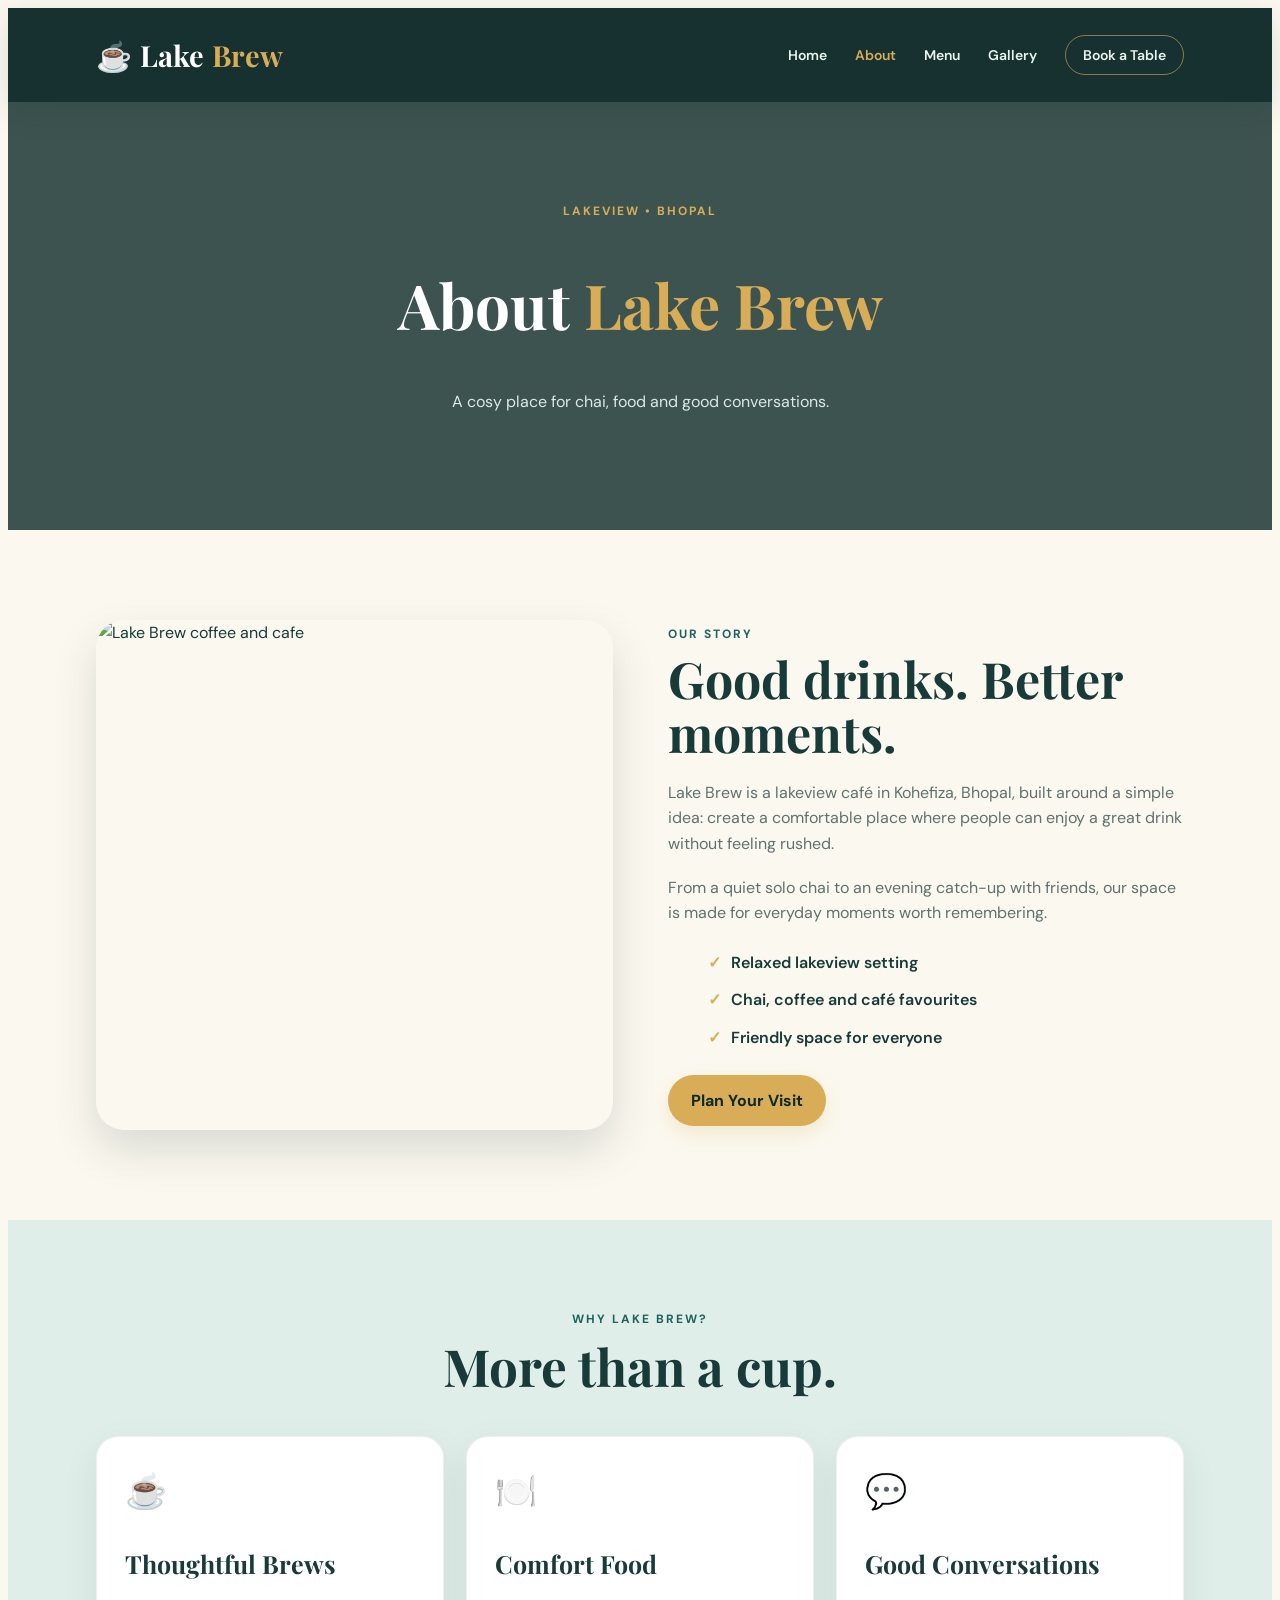
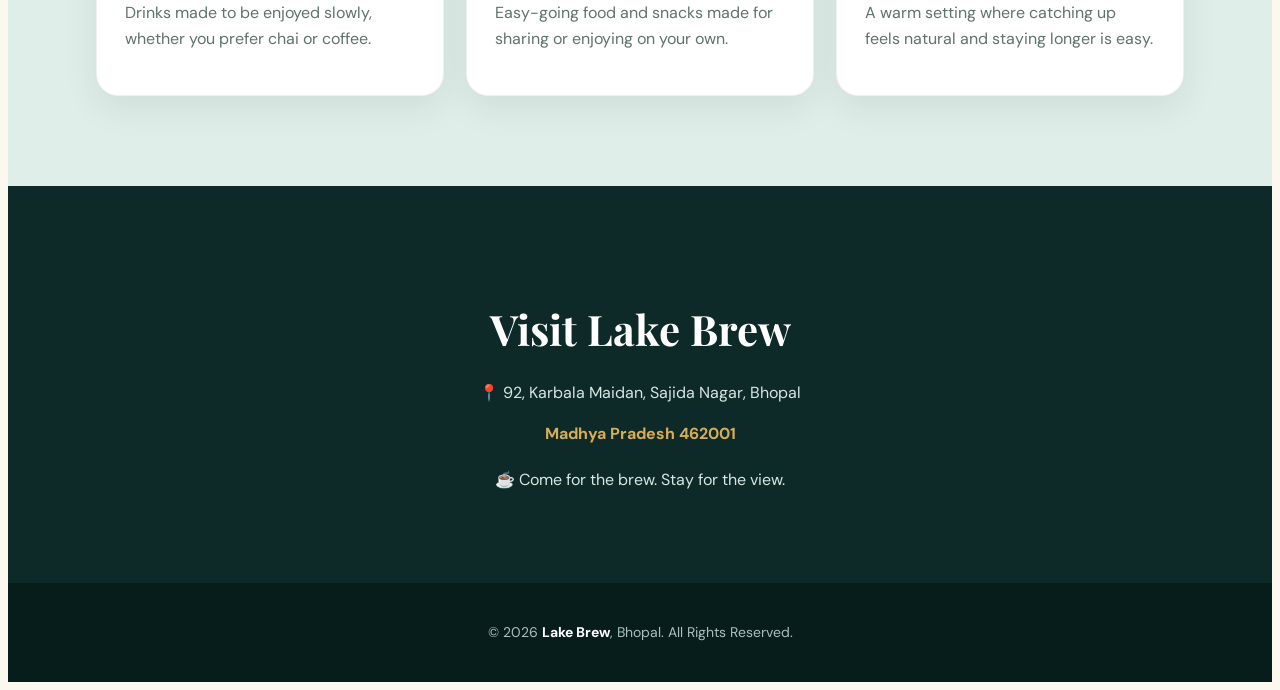
==== about.html @ 7041445d "Add files via upload" ====
<!DOCTYPE html><html lang="en"><head><meta charset="UTF-8"><meta name="viewport" content="width=device-width,initial-scale=1.0"><title>About Lake Brew | Bhopal</title><link rel="stylesheet" href="styles.css"></head><body>
<header><a class="logo" href="index.html">☕ Lake <span>Brew</span></a><nav><ul><li><a href="index.html">Home</a></li><li><a class="active" href="about.html">About</a></li><li><a href="menu.html">Menu</a></li><li><a href="gallery.html">Gallery</a></li><li><a class="nav-cta" href="contact.html">Book a Table</a></li></ul></nav></header>
<section class="page-hero"><div class="kicker" style="color:#d9ad58">Lakeview • Bhopal</div><h1>About <span>Lake Brew</span></h1><p>A cosy place for chai, food and good conversations.</p></section>
<section class="section"><div class="split"><img class="split-img" src="https://images.unsplash.com/photo-1495474472287-4d71bcdd2085?auto=format&fit=crop&w=1200&q=90" alt="Lake Brew coffee and cafe"><div><div class="kicker">Our story</div><h2>Good drinks. Better moments.</h2><p>Lake Brew is a lakeview café in Kohefiza, Bhopal, built around a simple idea: create a comfortable place where people can enjoy a great drink without feeling rushed.</p><p>From a quiet solo chai to an evening catch-up with friends, our space is made for everyday moments worth remembering.</p><ul class="ticks"><li>Relaxed lakeview setting</li><li>Chai, coffee and café favourites</li><li>Friendly space for everyone</li></ul><a class="btn" href="contact.html">Plan Your Visit</a></div></div></section>
<section class="section alt"><div class="section-head"><div class="kicker">Why Lake Brew?</div><h2>More than a cup.</h2></div><div class="cards"><div class="card"><div class="icon">☕</div><h3>Thoughtful Brews</h3><p>Drinks made to be enjoyed slowly, whether you prefer chai or coffee.</p></div><div class="card"><div class="icon">🍽️</div><h3>Comfort Food</h3><p>Easy-going food and snacks made for sharing or enjoying on your own.</p></div><div class="card"><div class="icon">💬</div><h3>Good Conversations</h3><p>A warm setting where catching up feels natural and staying longer is easy.</p></div></div></section>
<section class="location"><h2>Visit Lake Brew</h2><p>📍 92, Karbala Maidan, Sajida Nagar, Bhopal</p><p class="address">Madhya Pradesh 462001</p><p>☕ Come for the brew. Stay for the view.</p></section><footer><p>© 2026 <strong>Lake Brew</strong>, Bhopal. All Rights Reserved.</p></footer></body></html>
---- styles.css ----
@import url('https://fonts.googleapis.com/css2?family=DM+Sans:wght@400;500;600;700&family=Playfair+Display:wght@500;600;700&display=swap');

/* =========================================
GLOBAL
========================================= */

{
margin: 0;
padding: 0;
box-sizing: border-box;
}

:root {
--ink: #183b3a;
--deep: #0d2928;
--teal: #1e625d;
--mint: #dfeee8;
--cream: #fbf8ef;
--gold: #d9ad58;
--white: #fff;
--muted: #60716e;
}

html {
scroll-behavior: smooth;
}

body {
font-family: 'DM Sans', sans-serif;
color: var(--ink);
background: var(--cream);
line-height: 1.6;
}

a {
text-decoration: none;
color: inherit;
}

img {
display: block;
width: 100%;
}

/* =========================================
HEADER
========================================= */

header {
position: sticky;
top: 0;
z-index: 1000;

background: rgba(13, 41, 40, 0.96);
backdrop-filter: blur(12px);

display: flex;
align-items: center;
justify-content: space-between;

padding: 18px 7%;

box-shadow: 0 8px 30px rgba(13, 41, 40, 0.12);


}

.logo {
font-family: 'Playfair Display', serif;
font-size: 29px;
font-weight: 700;
color: #fff;
letter-spacing: 0.2px;
}

.logo span {
color: var(--gold);
}

/* =========================================
NAVIGATION
========================================= */

nav ul {
list-style: none;
display: flex;
gap: 28px;
align-items: center;
}

nav a {
color: #eaf4f0;
font-weight: 600;
font-size: 14px;
}

nav a:hover,
nav a.active {
color: var(--gold);
}

.nav-cta {
padding: 10px 17px;
border: 1px solid rgba(217, 173, 88, 0.6);
border-radius: 999px;
}

/* =========================================
BUTTONS
========================================= */

.btn {
display: inline-block;

background: var(--gold);
color: var(--deep);

padding: 13px 23px;
border-radius: 999px;

font-weight: 700;

transition: 0.25s;

box-shadow: 0 8px 20px rgba(217, 173, 88, 0.2);


}

.btn:hover {
transform: translateY(-2px);

box-shadow: 0 12px 25px rgba(217, 173, 88, 0.3);


}

.btn.secondary {
background: transparent;
color: #fff;

border: 1px solid rgba(255, 255, 255, 0.45);

box-shadow: none;


}

/* =========================================
HERO
========================================= */

.hero {
min-height: 88vh;

display: flex;
align-items: center;

padding: 70px 7%;

position: relative;
overflow: hidden;

background:
    linear-gradient(
        90deg,
        rgba(8, 34, 34, 0.9) 0%,
        rgba(8, 34, 34, 0.68) 48%,
        rgba(8, 34, 34, 0.25) 100%
    ),
    url('https://images.unsplash.com/photo-1506744038136-46273834b3fb?auto=format&fit=crop&w=2000&q=90')
    center / cover;

color: #fff;


}

.hero:after {
content: '';

position: absolute;
inset: auto -10% -80px;

height: 170px;

background: var(--cream);

border-radius: 50% 50% 0 0 / 100% 100% 0 0;


}

.hero-inner {
max-width: 1200px;
width: 100%;

margin: auto;

position: relative;
z-index: 1;


}

.eyebrow {
text-transform: uppercase;
letter-spacing: 3px;

font-size: 12px;
font-weight: 700;

color: var(--gold);

margin-bottom: 14px;


}

.hero h1 {
font-family: 'Playfair Display', serif;

font-size: clamp(52px, 7vw, 88px);
line-height: 1.02;

max-width: 760px;

margin-bottom: 22px;


}

.hero h1 span {
color: var(--gold);
font-style: italic;
}

.hero p {
max-width: 620px;

font-size: 19px;

color: #e5efeb;

margin-bottom: 30px;


}

.actions {
display: flex;
gap: 13px;
flex-wrap: wrap;
}

/* =========================================
SECTIONS
========================================= */

.section {
padding: 90px 7%;
}

.section.alt {
background: var(--mint);
}

.section-head {
max-width: 1200px;

margin: 0 auto 42px;

text-align: center;


}

.kicker {
color: var(--teal);

font-weight: 700;

text-transform: uppercase;
letter-spacing: 2px;

font-size: 12px;


}

.section h2 {
font-family: 'Playfair Display', serif;

font-size: clamp(34px, 4vw, 52px);

line-height: 1.1;

margin: 8px 0 12px;


}

.section-head p {
color: var(--muted);

max-width: 650px;

margin: auto;


}

/* =========================================
CARDS
========================================= */

.cards {
max-width: 1200px;

margin: auto;

display: grid;

grid-template-columns: repeat(3, 1fr);

gap: 22px;


}

.card {
background: #fff;

border-radius: 22px;

padding: 28px;

box-shadow: 0 12px 35px rgba(13, 41, 40, 0.08);

border: 1px solid rgba(24, 59, 58, 0.07);


}

.icon {
font-size: 34px;

margin-bottom: 14px;


}

.card h3 {
font-family: 'Playfair Display', serif;

font-size: 25px;

margin-bottom: 8px;


}

.card p {
color: var(--muted);
}

/* =========================================
ABOUT / SPLIT SECTION
========================================= */

.split {
max-width: 1200px;

margin: auto;

display: grid;

grid-template-columns: 1fr 1fr;

gap: 55px;

align-items: center;


}

.split-img {
height: 510px;

object-fit: cover;

border-radius: 28px;

box-shadow: 0 20px 45px rgba(13, 41, 40, 0.14);


}

.split h2 {
font-family: 'Playfair Display', serif;

font-size: 50px;

line-height: 1.08;

margin: 8px 0 20px;


}

.split p {
color: var(--muted);

margin-bottom: 18px;


}

.ticks {
list-style: none;

margin: 24px 0;


}

.ticks li {
margin: 12px 0;

font-weight: 600;


}

.ticks li:before {
content: '✓';

color: var(--gold);

font-weight: 900;

margin-right: 10px;


}

/* =========================================
GALLERY
========================================= */

.gallery-grid {
max-width: 1200px;

margin: auto;

display: grid;

grid-template-columns: 1.35fr 0.8fr 0.8fr;

grid-template-rows: 230px 230px;

gap: 16px;


}

.gallery-grid .item {
overflow: hidden;

border-radius: 20px;


}

.gallery-grid .item:first-child {
grid-row: 1 / 3;
}

.gallery-grid img {
height: 100%;

object-fit: cover;

transition: 0.5s;


}

.gallery-grid .item:hover img {
transform: scale(1.05);
}

/* =========================================
LOCATION
========================================= */

.location {
padding: 75px 7%;

background: var(--deep);

color: #fff;

text-align: center;


}

.location h2 {
font-family: 'Playfair Display', serif;

font-size: 42px;

margin-bottom: 12px;


}

.location p {
color: #d8e7e2;
}

.location .address {
color: var(--gold);

font-weight: 700;

margin: 8px 0 20px;


}

/* =========================================
PAGE HERO
========================================= */

.page-hero {
padding: 100px 7%;

text-align: center;

color: #fff;

background:
    linear-gradient(
        rgba(13, 41, 40, 0.8),
        rgba(13, 41, 40, 0.8)
    ),
    url('https://images.unsplash.com/photo-1470252649378-9c29740c9fa8?auto=format&fit=crop&w=1800&q=90')
    center / cover;


}

.page-hero h1 {
font-family: 'Playfair Display', serif;

font-size: 62px;

line-height: 1.05;


}

.page-hero h1 span {
color: var(--gold);
}

.page-hero p {
margin-top: 12px;

color: #dce9e5;


}

/* =========================================
MENU
========================================= */

.menu-grid {
max-width: 1000px;

margin: auto;

display: grid;

grid-template-columns: repeat(2, 1fr);

gap: 18px;


}

.menu-item {
background: #fff;

border-radius: 18px;

padding: 22px 24px;

display: flex;

justify-content: space-between;

gap: 20px;

border: 1px solid rgba(24, 59, 58, 0.08);


}

.menu-item h3 {
font-family: 'Playfair Display', serif;

font-size: 22px;


}

.menu-item p {
color: var(--muted);

font-size: 14px;


}

.price {
font-weight: 800;

color: var(--teal);

white-space: nowrap;


}

/* =========================================
CONTACT
========================================= */

.contact-wrap {
max-width: 1050px;

margin: auto;

display: grid;

grid-template-columns: 0.8fr 1.2fr;

gap: 25px;


}

.contact-info,
.form-box {
background: #fff;

border-radius: 24px;

padding: 34px;

box-shadow: 0 12px 35px rgba(13, 41, 40, 0.08);


}

.contact-info {
background: var(--deep);

color: #fff;


}

.contact-info h2 {
font-family: 'Playfair Display', serif;

font-size: 38px;

margin-bottom: 15px;


}

.contact-info p {
color: #d9e8e3;

margin-bottom: 22px;


}

.contact-line {
padding: 16px 0;

border-top: 1px solid rgba(255, 255, 255, 0.12);


}

.contact-line strong {
display: block;

color: var(--gold);

font-size: 13px;

text-transform: uppercase;

letter-spacing: 1px;


}

/* =========================================
CONTACT FORM
========================================= */

.form-box h2 {
font-family: 'Playfair Display', serif;

font-size: 36px;

margin-bottom: 20px;


}

.contact-form label {
display: block;

font-weight: 700;

font-size: 14px;

margin: 0 0 6px;


}

.contact-form input,
.contact-form textarea {
width: 100%;

padding: 13px 14px;

border: 1px solid #d6e0dc;

border-radius: 12px;

margin-bottom: 17px;

font: inherit;

outline: none;

background: #fbfcfb;


}

.contact-form input:focus,
.contact-form textarea:focus {
border-color: var(--teal);

box-shadow: 0 0 0 3px rgba(30, 98, 93, 0.1);


}

.contact-form textarea {
height: 145px;

resize: vertical;


}

.contact-form button {
width: 100%;

border: 0;

cursor: pointer;

font: inherit;


}

/* =========================================
FOOTER
========================================= */

footer {
background: #071d1c;

color: #aac0bb;

text-align: center;

padding: 24px 7%;

font-size: 14px;


}

footer strong {
color: #fff;
}

/* =========================================
TABLET / SMALL DESKTOP
========================================= */

@media (max-width: 850px) {

header {
    flex-direction: column;

    gap: 12px;

    padding: 15px 5%;
}

nav ul {
    gap: 15px;

    flex-wrap: wrap;

    justify-content: center;
}

.hero {
    min-height: 78vh;

    padding: 65px 6%;
}

.hero h1 {
    font-size: 54px;
}

.section,
.location {
    padding: 65px 6%;
}

.cards,
.split,
.contact-wrap {
    grid-template-columns: 1fr;
}

.split-img {
    height: 360px;
}

.gallery-grid {
    grid-template-columns: 1fr 1fr;

    grid-template-rows:
        220px
        180px
        180px;
}

.gallery-grid .item:first-child {
    grid-row: 1 / 3;
}

.menu-grid {
    grid-template-columns: 1fr;
}

.page-hero {
    padding: 75px 6%;
}

.page-hero h1 {
    font-size: 48px;
}


}

/* =========================================
MOBILE
========================================= */

@media (max-width: 560px) {

.logo {
    font-size: 25px;
}

.hero h1 {
    font-size: 45px;
}

.hero p {
    font-size: 17px;
}

.actions {
    flex-direction: column;

    align-items: flex-start;
}

.gallery-grid {
    display: grid;

    grid-template-columns: 1fr;

    grid-template-rows:
        260px
        repeat(4, 190px);
}

.gallery-grid .item:first-child {
    grid-row: auto;
}

.nav-cta {
    padding: 8px 12px;
}


}
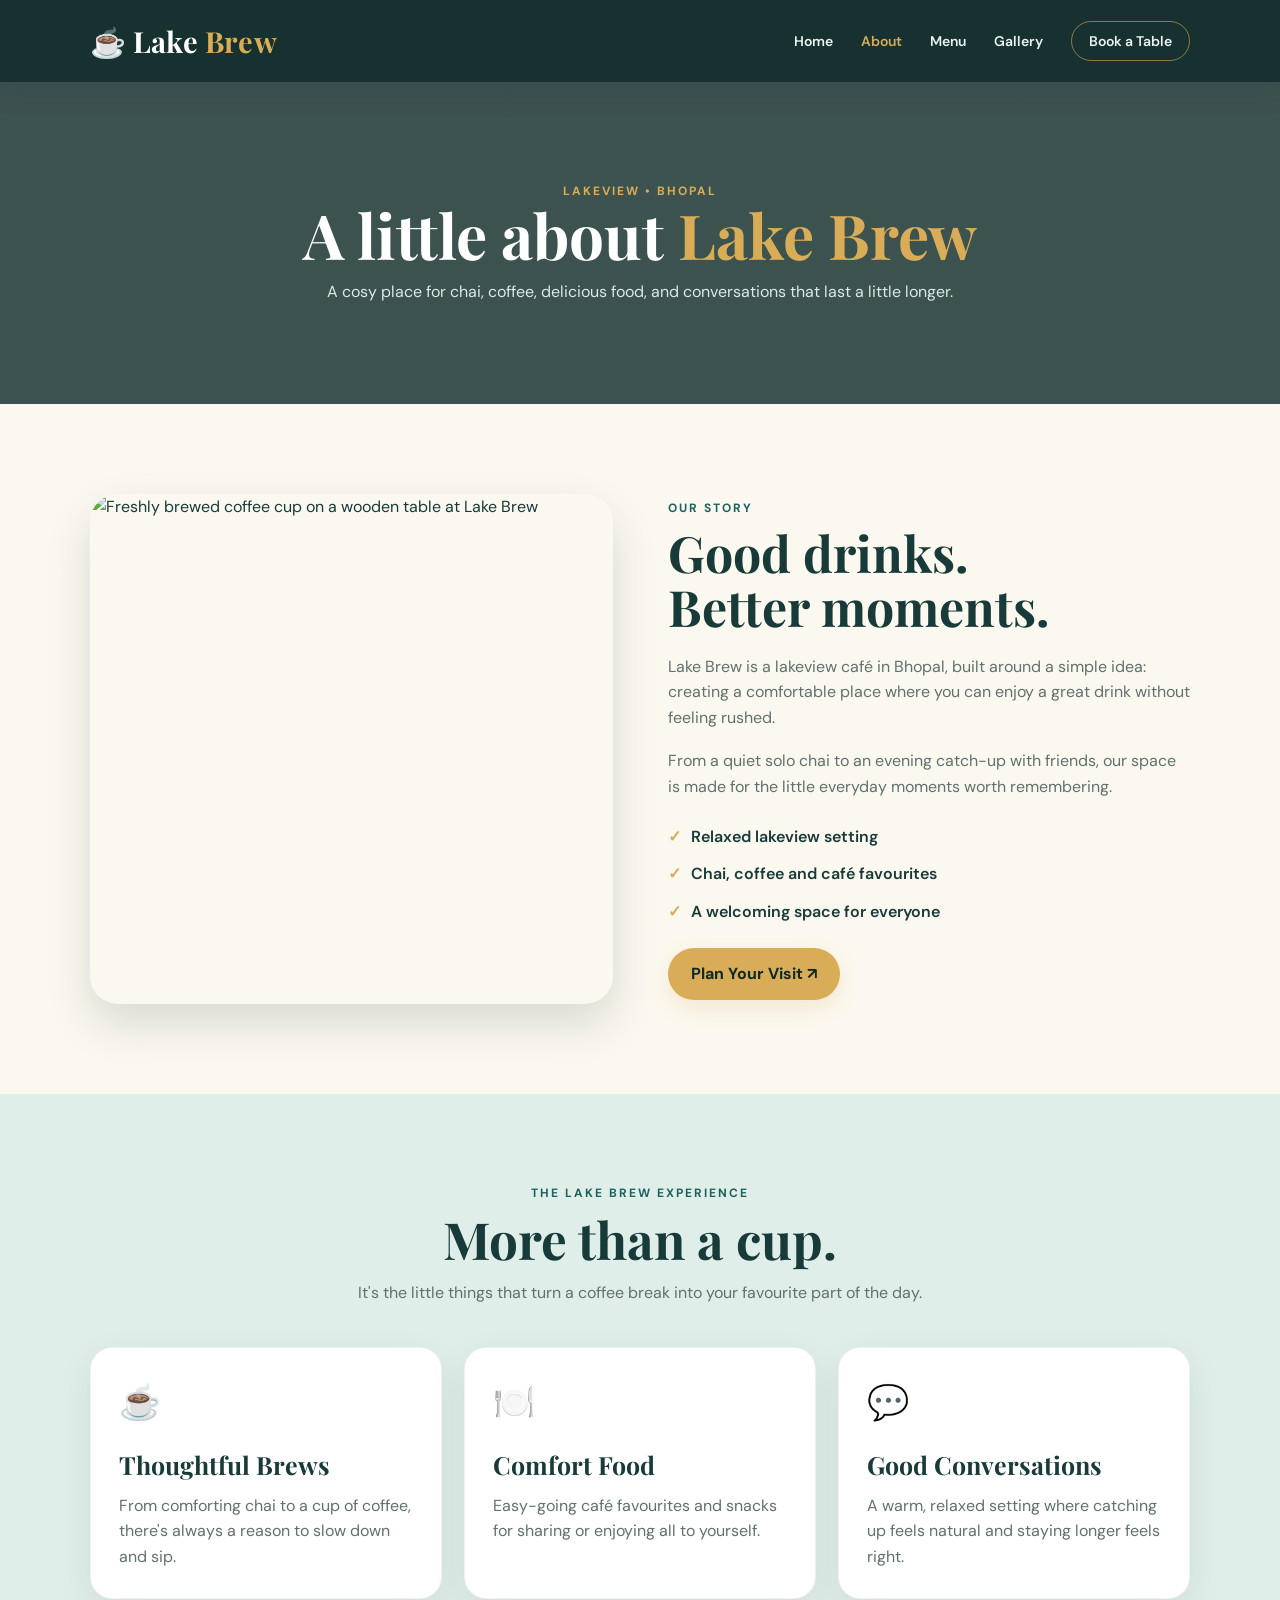
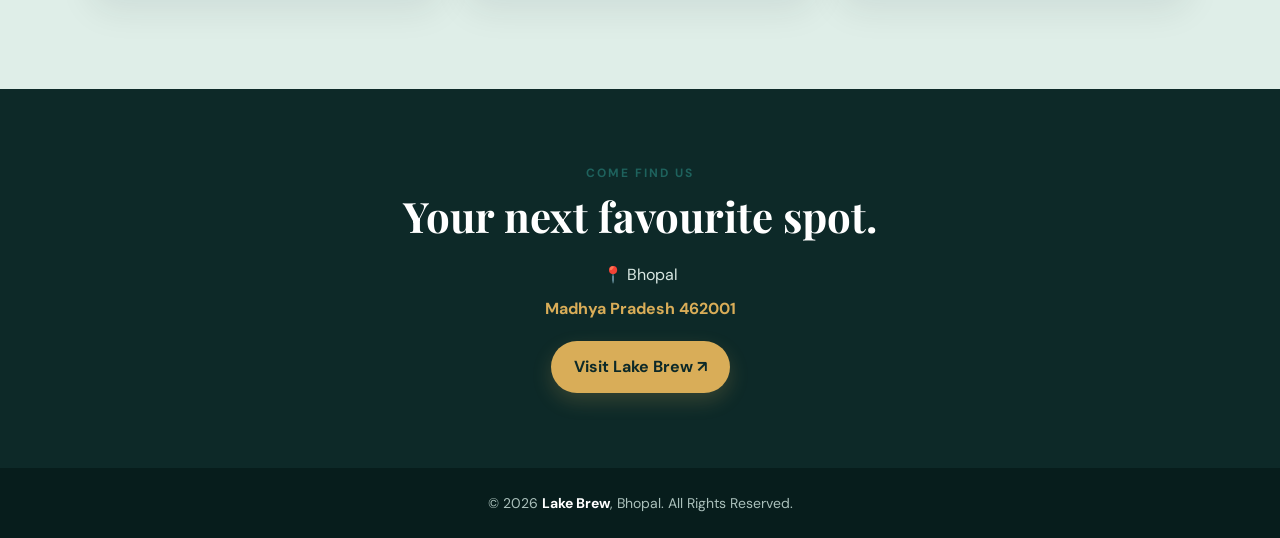
==== commit 62e3411c: "Add files via upload" ====
--- a/about.html
+++ b/about.html
@@ -1,6 +1,110 @@
-<!DOCTYPE html><html lang="en"><head><meta charset="UTF-8"><meta name="viewport" content="width=device-width,initial-scale=1.0"><title>About Lake Brew | Bhopal</title><link rel="stylesheet" href="styles.css"></head><body>
-<header><a class="logo" href="index.html">☕ Lake <span>Brew</span></a><nav><ul><li><a href="index.html">Home</a></li><li><a class="active" href="about.html">About</a></li><li><a href="menu.html">Menu</a></li><li><a href="gallery.html">Gallery</a></li><li><a class="nav-cta" href="contact.html">Book a Table</a></li></ul></nav></header>
-<section class="page-hero"><div class="kicker" style="color:#d9ad58">Lakeview • Bhopal</div><h1>About <span>Lake Brew</span></h1><p>A cosy place for chai, food and good conversations.</p></section>
-<section class="section"><div class="split"><img class="split-img" src="https://images.unsplash.com/photo-1495474472287-4d71bcdd2085?auto=format&fit=crop&w=1200&q=90" alt="Lake Brew coffee and cafe"><div><div class="kicker">Our story</div><h2>Good drinks. Better moments.</h2><p>Lake Brew is a lakeview café in Kohefiza, Bhopal, built around a simple idea: create a comfortable place where people can enjoy a great drink without feeling rushed.</p><p>From a quiet solo chai to an evening catch-up with friends, our space is made for everyday moments worth remembering.</p><ul class="ticks"><li>Relaxed lakeview setting</li><li>Chai, coffee and café favourites</li><li>Friendly space for everyone</li></ul><a class="btn" href="contact.html">Plan Your Visit</a></div></div></section>
-<section class="section alt"><div class="section-head"><div class="kicker">Why Lake Brew?</div><h2>More than a cup.</h2></div><div class="cards"><div class="card"><div class="icon">☕</div><h3>Thoughtful Brews</h3><p>Drinks made to be enjoyed slowly, whether you prefer chai or coffee.</p></div><div class="card"><div class="icon">🍽️</div><h3>Comfort Food</h3><p>Easy-going food and snacks made for sharing or enjoying on your own.</p></div><div class="card"><div class="icon">💬</div><h3>Good Conversations</h3><p>A warm setting where catching up feels natural and staying longer is easy.</p></div></div></section>
-<section class="location"><h2>Visit Lake Brew</h2><p>📍 92, Karbala Maidan, Sajida Nagar, Bhopal</p><p class="address">Madhya Pradesh 462001</p><p>☕ Come for the brew. Stay for the view.</p></section><footer><p>© 2026 <strong>Lake Brew</strong>, Bhopal. All Rights Reserved.</p></footer></body></html>
+<!DOCTYPE html>
+<html lang="en">
+<head>
+    <meta charset="UTF-8">
+    <meta name="viewport" content="width=device-width, initial-scale=1.0">
+    <title>About Us | Lake Brew Café Bhopal</title>
+    
+    <meta name="description" content="Learn about the story behind Lake Brew, Bhopal's favorite lakeside cafe for handcrafted chai, specialty coffee, and comfortable moments with family & friends.">
+    <meta name="keywords" content="About Lake Brew, Bhopal Cafe Story, Lakeview Cafe Concept">
+    
+    <meta property="og:type" content="website">
+    <meta property="og:url" content="https://lakebrew.in/about.html">
+    <meta property="og:title" content="About Us | Lake Brew Café Bhopal">
+    <meta property="og:description" content="A cozy place for chai, coffee, delicious food, and conversations that last a little longer.">
+    <meta property="og:image" content="https://images.unsplash.com/photo-1495474472287-4d71bcdd2085?auto=format&fit=crop&w=1200&q=85">
+
+    <link rel="stylesheet" href="styles.css">
+</head>
+<body>
+
+<header>
+    <a class="logo" href="index.html">☕ Lake <span>Brew</span></a>
+    
+    <button class="nav-toggle" id="navToggle" type="button" aria-label="Toggle navigation menu" aria-expanded="false" aria-controls="navMenu">
+        <span></span>
+        <span></span>
+        <span></span>
+    </button>
+
+    <nav id="navMenu">
+        <ul>
+            <li><a href="index.html">Home</a></li>
+            <li><a class="active" href="about.html">About</a></li>
+            <li><a href="menu.html">Menu</a></li>
+            <li><a href="gallery.html">Gallery</a></li>
+            <li><a class="nav-cta" href="contact.html">Book a Table</a></li>
+        </ul>
+    </nav>
+</header>
+
+<main>
+    <section class="page-hero about-hero">
+        <div class="kicker" style="color: #d9ad58;">LAKEVIEW • BHOPAL</div>
+        <h1>A little about <span>Lake Brew</span></h1>
+        <p>A cosy place for chai, coffee, delicious food, and conversations that last a little longer.</p>
+    </section>
+
+    <section class="section about-story">
+        <div class="split">
+            <div class="about-image-wrap">
+                <img class="split-img" src="https://images.unsplash.com/photo-1495474472287-4d71bcdd2085?auto=format&fit=crop&w=1200&q=85" alt="Freshly brewed coffee cup on a wooden table at Lake Brew">
+            </div>
+
+            <div class="about-copy">
+                <div class="kicker">OUR STORY</div>
+                <h2>Good drinks.<br><span>Better moments.</span></h2>
+                <p>Lake Brew is a lakeview café in Bhopal, built around a simple idea: creating a comfortable place where you can enjoy a great drink without feeling rushed.</p>
+                <p>From a quiet solo chai to an evening catch-up with friends, our space is made for the little everyday moments worth remembering.</p>
+                <ul class="ticks">
+                    <li>Relaxed lakeview setting</li>
+                    <li>Chai, coffee and café favourites</li>
+                    <li>A welcoming space for everyone</li>
+                </ul>
+                <a class="btn" href="contact.html">Plan Your Visit ↗</a>
+            </div>
+        </div>
+    </section>
+
+    <section class="section alt about-features">
+        <div class="section-head">
+            <div class="kicker">THE LAKE BREW EXPERIENCE</div>
+            <h2>More than a cup.</h2>
+            <p>It's the little things that turn a coffee break into your favourite part of the day.</p>
+        </div>
+
+        <div class="cards">
+            <div class="card">
+                <div class="icon">☕</div>
+                <h3>Thoughtful Brews</h3>
+                <p>From comforting chai to a cup of coffee, there's always a reason to slow down and sip.</p>
+            </div>
+            <div class="card">
+                <div class="icon">🍽️</div>
+                <h3>Comfort Food</h3>
+                <p>Easy-going café favourites and snacks for sharing or enjoying all to yourself.</p>
+            </div>
+            <div class="card">
+                <div class="icon">💬</div>
+                <h3>Good Conversations</h3>
+                <p>A warm, relaxed setting where catching up feels natural and staying longer feels right.</p>
+            </div>
+        </div>
+    </section>
+
+    <section class="location about-location">
+        <div class="kicker">COME FIND US</div>
+        <h2>Your next favourite <span>spot.</span></h2>
+        <p>📍 Bhopal</p>
+        <p class="address">Madhya Pradesh 462001</p>
+        <a class="btn" href="contact.html">Visit Lake Brew ↗</a>
+    </section>
+</main>
+
+<footer>
+    <p>© 2026 <strong>Lake Brew</strong>, Bhopal. All Rights Reserved.</p>
+</footer>
+
+<script src="script.js"></script>
+</body>
+</html>
--- a/styles.css
+++ b/styles.css
@@ -1,934 +1,712 @@
 @import url('https://fonts.googleapis.com/css2?family=DM+Sans:wght@400;500;600;700&family=Playfair+Display:wght@500;600;700&display=swap');
 
 /* =========================================
-GLOBAL
-========================================= */
-
-{
-margin: 0;
-padding: 0;
-box-sizing: border-box;
+   GLOBAL RESET & BASE STYLES
+========================================= */
+*,
+*::before,
+*::after {
+    margin: 0;
+    padding: 0;
+    box-sizing: border-box;
 }
 
 :root {
---ink: #183b3a;
---deep: #0d2928;
---teal: #1e625d;
---mint: #dfeee8;
---cream: #fbf8ef;
---gold: #d9ad58;
---white: #fff;
---muted: #60716e;
+    --ink: #183b3a;
+    --deep: #0d2928;
+    --teal: #1e625d;
+    --mint: #dfeee8;
+    --cream: #fbf8ef;
+    --gold: #d9ad58;
+    --white: #fff;
+    --muted: #60716e;
 }
 
 html {
-scroll-behavior: smooth;
+    scroll-behavior: smooth;
+    max-width: 100%;
+    overflow-x: clip;
 }
 
 body {
-font-family: 'DM Sans', sans-serif;
-color: var(--ink);
-background: var(--cream);
-line-height: 1.6;
+    font-family: 'DM Sans', sans-serif;
+    color: var(--ink);
+    background: var(--cream);
+    line-height: 1.6;
+    margin: 0;
+    max-width: 100%;
+    overflow-x: clip;
 }
 
 a {
-text-decoration: none;
-color: inherit;
+    text-decoration: none;
+    color: inherit;
 }
 
 img {
-display: block;
-width: 100%;
-}
-
-/* =========================================
-HEADER
-========================================= */
-
+    display: block;
+    width: 100%;
+}
+
+/* =========================================
+   HEADER & NAVIGATION
+========================================= */
 header {
-position: sticky;
-top: 0;
-z-index: 1000;
-
-background: rgba(13, 41, 40, 0.96);
-backdrop-filter: blur(12px);
-
-display: flex;
-align-items: center;
-justify-content: space-between;
-
-padding: 18px 7%;
-
-box-shadow: 0 8px 30px rgba(13, 41, 40, 0.12);
-
-
+    position: sticky;
+    top: 0;
+    z-index: 1000;
+    background: rgba(13, 41, 40, 0.96);
+    backdrop-filter: blur(12px);
+    display: flex;
+    align-items: center;
+    justify-content: space-between;
+    padding: 18px 7%;
+    box-shadow: 0 8px 30px rgba(13, 41, 40, 0.12);
 }
 
 .logo {
-font-family: 'Playfair Display', serif;
-font-size: 29px;
-font-weight: 700;
-color: #fff;
-letter-spacing: 0.2px;
+    font-family: 'Playfair Display', serif;
+    font-size: 29px;
+    font-weight: 700;
+    color: #fff;
+    letter-spacing: 0.2px;
 }
 
 .logo span {
-color: var(--gold);
-}
-
-/* =========================================
-NAVIGATION
-========================================= */
+    color: var(--gold);
+}
 
 nav ul {
-list-style: none;
-display: flex;
-gap: 28px;
-align-items: center;
+    list-style: none;
+    display: flex;
+    gap: 28px;
+    align-items: center;
 }
 
 nav a {
-color: #eaf4f0;
-font-weight: 600;
-font-size: 14px;
+    color: #eaf4f0;
+    font-weight: 600;
+    font-size: 14px;
+    transition: color 0.2s;
 }
 
 nav a:hover,
 nav a.active {
-color: var(--gold);
+    color: var(--gold);
 }
 
 .nav-cta {
-padding: 10px 17px;
-border: 1px solid rgba(217, 173, 88, 0.6);
-border-radius: 999px;
-}
-
-/* =========================================
-BUTTONS
-========================================= */
-
+    padding: 10px 17px;
+    border: 1px solid rgba(217, 173, 88, 0.6);
+    border-radius: 999px;
+}
+
+/* Mobile Toggle Hamburger */
+.nav-toggle {
+    display: none;
+    background: transparent;
+    border: none;
+    cursor: pointer;
+    flex-direction: column;
+    gap: 5px;
+    padding: 4px;
+}
+
+.nav-toggle span {
+    display: block;
+    width: 25px;
+    height: 3px;
+    background: #fff;
+    border-radius: 2px;
+    transition: 0.3s;
+}
+
+/* =========================================
+   BUTTONS
+========================================= */
 .btn {
-display: inline-block;
-
-background: var(--gold);
-color: var(--deep);
-
-padding: 13px 23px;
-border-radius: 999px;
-
-font-weight: 700;
-
-transition: 0.25s;
-
-box-shadow: 0 8px 20px rgba(217, 173, 88, 0.2);
-
-
+    display: inline-block;
+    background: var(--gold);
+    color: var(--deep);
+    padding: 13px 23px;
+    border-radius: 999px;
+    font-weight: 700;
+    transition: 0.25s;
+    box-shadow: 0 8px 20px rgba(217, 173, 88, 0.2);
+    border: none;
+    cursor: pointer;
 }
 
 .btn:hover {
-transform: translateY(-2px);
-
-box-shadow: 0 12px 25px rgba(217, 173, 88, 0.3);
-
-
+    transform: translateY(-2px);
+    box-shadow: 0 12px 25px rgba(217, 173, 88, 0.3);
 }
 
 .btn.secondary {
-background: transparent;
-color: #fff;
-
-border: 1px solid rgba(255, 255, 255, 0.45);
-
-box-shadow: none;
-
-
-}
-
-/* =========================================
-HERO
-========================================= */
-
+    background: transparent;
+    color: #fff;
+    border: 1px solid rgba(255, 255, 255, 0.45);
+    box-shadow: none;
+}
+
+/* =========================================
+   HERO & SECTIONS
+========================================= */
 .hero {
-min-height: 88vh;
-
-display: flex;
-align-items: center;
-
-padding: 70px 7%;
-
-position: relative;
-overflow: hidden;
-
-background:
-    linear-gradient(
-        90deg,
-        rgba(8, 34, 34, 0.9) 0%,
-        rgba(8, 34, 34, 0.68) 48%,
-        rgba(8, 34, 34, 0.25) 100%
-    ),
-    url('https://images.unsplash.com/photo-1506744038136-46273834b3fb?auto=format&fit=crop&w=2000&q=90')
-    center / cover;
-
-color: #fff;
-
-
+    min-height: 88vh;
+    display: flex;
+    align-items: center;
+    padding: 70px 7%;
+    position: relative;
+    overflow: hidden;
+    background:
+        linear-gradient(
+            90deg,
+            rgba(8, 34, 34, 0.9) 0%,
+            rgba(8, 34, 34, 0.68) 48%,
+            rgba(8, 34, 34, 0.25) 100%
+        ),
+        url('https://images.unsplash.com/photo-1506744038136-46273834b3fb?auto=format&fit=crop&w=2000&q=90')
+        center / cover;
+    color: #fff;
 }
 
 .hero:after {
-content: '';
-
-position: absolute;
-inset: auto -10% -80px;
-
-height: 170px;
-
-background: var(--cream);
-
-border-radius: 50% 50% 0 0 / 100% 100% 0 0;
-
-
+    content: '';
+    position: absolute;
+    inset: auto -10% -80px;
+    height: 170px;
+    background: var(--cream);
+    border-radius: 50% 50% 0 0 / 100% 100% 0 0;
 }
 
 .hero-inner {
-max-width: 1200px;
-width: 100%;
-
-margin: auto;
-
-position: relative;
-z-index: 1;
-
-
+    max-width: 1200px;
+    width: 100%;
+    margin: auto;
+    position: relative;
+    z-index: 1;
 }
 
 .eyebrow {
-text-transform: uppercase;
-letter-spacing: 3px;
-
-font-size: 12px;
-font-weight: 700;
-
-color: var(--gold);
-
-margin-bottom: 14px;
-
-
+    text-transform: uppercase;
+    letter-spacing: 3px;
+    font-size: 12px;
+    font-weight: 700;
+    color: var(--gold);
+    margin-bottom: 14px;
 }
 
 .hero h1 {
-font-family: 'Playfair Display', serif;
-
-font-size: clamp(52px, 7vw, 88px);
-line-height: 1.02;
-
-max-width: 760px;
-
-margin-bottom: 22px;
-
-
+    font-family: 'Playfair Display', serif;
+    font-size: clamp(52px, 7vw, 88px);
+    line-height: 1.02;
+    max-width: 760px;
+    margin-bottom: 22px;
 }
 
 .hero h1 span {
-color: var(--gold);
-font-style: italic;
+    color: var(--gold);
+    font-style: italic;
 }
 
 .hero p {
-max-width: 620px;
-
-font-size: 19px;
-
-color: #e5efeb;
-
-margin-bottom: 30px;
-
-
+    max-width: 620px;
+    font-size: 19px;
+    color: #e5efeb;
+    margin-bottom: 30px;
 }
 
 .actions {
-display: flex;
-gap: 13px;
-flex-wrap: wrap;
-}
-
-/* =========================================
-SECTIONS
-========================================= */
+    display: flex;
+    gap: 13px;
+    flex-wrap: wrap;
+}
 
 .section {
-padding: 90px 7%;
+    padding: 90px 7%;
 }
 
 .section.alt {
-background: var(--mint);
+    background: var(--mint);
 }
 
 .section-head {
-max-width: 1200px;
-
-margin: 0 auto 42px;
-
-text-align: center;
-
-
+    max-width: 1200px;
+    margin: 0 auto 42px;
+    text-align: center;
 }
 
 .kicker {
-color: var(--teal);
-
-font-weight: 700;
-
-text-transform: uppercase;
-letter-spacing: 2px;
-
-font-size: 12px;
-
-
+    color: var(--teal);
+    font-weight: 700;
+    text-transform: uppercase;
+    letter-spacing: 2px;
+    font-size: 12px;
 }
 
 .section h2 {
-font-family: 'Playfair Display', serif;
-
-font-size: clamp(34px, 4vw, 52px);
-
-line-height: 1.1;
-
-margin: 8px 0 12px;
-
-
+    font-family: 'Playfair Display', serif;
+    font-size: clamp(34px, 4vw, 52px);
+    line-height: 1.1;
+    margin: 8px 0 12px;
 }
 
 .section-head p {
-color: var(--muted);
-
-max-width: 650px;
-
-margin: auto;
-
-
-}
-
-/* =========================================
-CARDS
-========================================= */
-
+    color: var(--muted);
+    max-width: 650px;
+    margin: auto;
+}
+
+/* =========================================
+   CARDS & SPLIT
+========================================= */
 .cards {
-max-width: 1200px;
-
-margin: auto;
-
-display: grid;
-
-grid-template-columns: repeat(3, 1fr);
-
-gap: 22px;
-
-
+    max-width: 1200px;
+    margin: auto;
+    display: grid;
+    grid-template-columns: repeat(3, 1fr);
+    gap: 22px;
 }
 
 .card {
-background: #fff;
-
-border-radius: 22px;
-
-padding: 28px;
-
-box-shadow: 0 12px 35px rgba(13, 41, 40, 0.08);
-
-border: 1px solid rgba(24, 59, 58, 0.07);
-
-
+    background: #fff;
+    border-radius: 22px;
+    padding: 28px;
+    box-shadow: 0 12px 35px rgba(13, 41, 40, 0.08);
+    border: 1px solid rgba(24, 59, 58, 0.07);
 }
 
 .icon {
-font-size: 34px;
-
-margin-bottom: 14px;
-
-
+    font-size: 34px;
+    margin-bottom: 14px;
 }
 
 .card h3 {
-font-family: 'Playfair Display', serif;
-
-font-size: 25px;
-
-margin-bottom: 8px;
-
-
+    font-family: 'Playfair Display', serif;
+    font-size: 25px;
+    margin-bottom: 8px;
 }
 
 .card p {
-color: var(--muted);
-}
-
-/* =========================================
-ABOUT / SPLIT SECTION
-========================================= */
+    color: var(--muted);
+}
 
 .split {
-max-width: 1200px;
-
-margin: auto;
-
-display: grid;
-
-grid-template-columns: 1fr 1fr;
-
-gap: 55px;
-
-align-items: center;
-
-
+    max-width: 1200px;
+    margin: auto;
+    display: grid;
+    grid-template-columns: 1fr 1fr;
+    gap: 55px;
+    align-items: center;
 }
 
 .split-img {
-height: 510px;
-
-object-fit: cover;
-
-border-radius: 28px;
-
-box-shadow: 0 20px 45px rgba(13, 41, 40, 0.14);
-
-
+    height: 510px;
+    object-fit: cover;
+    border-radius: 28px;
+    box-shadow: 0 20px 45px rgba(13, 41, 40, 0.14);
 }
 
 .split h2 {
-font-family: 'Playfair Display', serif;
-
-font-size: 50px;
-
-line-height: 1.08;
-
-margin: 8px 0 20px;
-
-
+    font-family: 'Playfair Display', serif;
+    font-size: 50px;
+    line-height: 1.08;
+    margin: 8px 0 20px;
 }
 
 .split p {
-color: var(--muted);
-
-margin-bottom: 18px;
-
-
+    color: var(--muted);
+    margin-bottom: 18px;
 }
 
 .ticks {
-list-style: none;
-
-margin: 24px 0;
-
-
+    list-style: none;
+    margin: 24px 0;
 }
 
 .ticks li {
-margin: 12px 0;
-
-font-weight: 600;
-
-
+    margin: 12px 0;
+    font-weight: 600;
 }
 
 .ticks li:before {
-content: '✓';
-
-color: var(--gold);
-
-font-weight: 900;
-
-margin-right: 10px;
-
-
-}
-
-/* =========================================
-GALLERY
-========================================= */
-
+    content: '✓';
+    color: var(--gold);
+    font-weight: 900;
+    margin-right: 10px;
+}
+
+/* =========================================
+   GALLERY & LIGHTBOX
+========================================= */
 .gallery-grid {
-max-width: 1200px;
-
-margin: auto;
-
-display: grid;
-
-grid-template-columns: 1.35fr 0.8fr 0.8fr;
-
-grid-template-rows: 230px 230px;
-
-gap: 16px;
-
-
+    max-width: 1200px;
+    margin: auto;
+    display: grid;
+    grid-template-columns: 1.35fr 0.8fr 0.8fr;
+    grid-template-rows: 230px 230px;
+    gap: 16px;
 }
 
 .gallery-grid .item {
-overflow: hidden;
-
-border-radius: 20px;
-
-
+    overflow: hidden;
+    border-radius: 20px;
+    cursor: pointer;
 }
 
 .gallery-grid .item:first-child {
-grid-row: 1 / 3;
+    grid-row: 1 / 3;
 }
 
 .gallery-grid img {
-height: 100%;
-
-object-fit: cover;
-
-transition: 0.5s;
-
-
+    height: 100%;
+    object-fit: cover;
+    transition: 0.5s;
 }
 
 .gallery-grid .item:hover img {
-transform: scale(1.05);
-}
-
-/* =========================================
-LOCATION
-========================================= */
-
+    transform: scale(1.05);
+}
+
+.lightbox {
+    display: none;
+    position: fixed;
+    z-index: 2000;
+    inset: 0;
+    background: rgba(0, 0, 0, 0.88);
+    backdrop-filter: blur(8px);
+    justify-content: center;
+    align-items: center;
+}
+
+.lightbox-content {
+    max-width: 85%;
+    max-height: 85%;
+    border-radius: 12px;
+    box-shadow: 0 10px 40px rgba(0,0,0,0.5);
+}
+
+.lightbox-close {
+    position: absolute;
+    top: 25px;
+    right: 35px;
+    color: #fff;
+    font-size: 40px;
+    font-weight: bold;
+    cursor: pointer;
+}
+
+/* =========================================
+   MENU PAGE & FILTERING
+========================================= */
+.menu-hero {
+    width: 100%;
+    padding: 80px 20px;
+    text-align: center;
+}
+
+.menu-filter-container {
+    width: 100%;
+    max-width: 100%;
+    padding: 28px 16px;
+    display: flex;
+    flex-wrap: wrap;
+    justify-content: center;
+    align-items: center;
+    gap: 12px;
+}
+
+.filter-btn {
+    appearance: none;
+    display: inline-flex;
+    align-items: center;
+    justify-content: center;
+    min-height: 44px;
+    padding: 12px 24px;
+    border: 1px solid var(--gold);
+    border-radius: 50px;
+    background: #fffaf3;
+    color: #3b2a1e;
+    font-family: inherit;
+    font-size: 14px;
+    font-weight: 600;
+    cursor: pointer;
+    transition: 0.2s ease;
+}
+
+.filter-btn:hover {
+    background: #f3e4c9;
+    transform: translateY(-2px);
+}
+
+.filter-btn.active {
+    background: var(--gold);
+    color: #211812;
+    border-color: var(--gold);
+}
+
+.menu-section.hidden {
+    display: none !important;
+}
+
+.menu-grid {
+    display: grid;
+    grid-template-columns: repeat(2, minmax(0, 1fr));
+    gap: 20px;
+    max-width: 1200px;
+    margin: 0 auto;
+}
+
+.menu-item {
+    display: flex;
+    justify-content: space-between;
+    align-items: flex-start;
+    gap: 16px;
+    padding: 22px;
+    background: #fffaf3;
+    border: 1px solid #eadfce;
+    border-radius: 12px;
+    transition: 0.2s ease;
+}
+
+.menu-item:hover {
+    transform: translateY(-3px);
+    box-shadow: 0 8px 24px rgba(50, 32, 18, 0.08);
+}
+
+.menu-item h3 {
+    margin: 0 0 8px;
+    color: #38261a;
+    font-size: 17px;
+}
+
+.menu-item p {
+    margin: 0;
+    color: #76695e;
+    font-size: 14px;
+}
+
+.menu-item .price {
+    flex-shrink: 0;
+    color: #a66b2b;
+    font-size: 16px;
+    font-weight: 700;
+}
+
+/* =========================================
+   CONTACT & LOCATION
+========================================= */
 .location {
-padding: 75px 7%;
-
-background: var(--deep);
-
-color: #fff;
-
-text-align: center;
-
-
+    padding: 75px 7%;
+    background: var(--deep);
+    color: #fff;
+    text-align: center;
 }
 
 .location h2 {
-font-family: 'Playfair Display', serif;
-
-font-size: 42px;
-
-margin-bottom: 12px;
-
-
+    font-family: 'Playfair Display', serif;
+    font-size: 42px;
+    margin-bottom: 12px;
 }
 
 .location p {
-color: #d8e7e2;
+    color: #d8e7e2;
 }
 
 .location .address {
-color: var(--gold);
-
-font-weight: 700;
-
-margin: 8px 0 20px;
-
-
-}
-
-/* =========================================
-PAGE HERO
-========================================= */
-
-.page-hero {
-padding: 100px 7%;
-
-text-align: center;
-
-color: #fff;
-
-background:
-    linear-gradient(
-        rgba(13, 41, 40, 0.8),
-        rgba(13, 41, 40, 0.8)
-    ),
-    url('https://images.unsplash.com/photo-1470252649378-9c29740c9fa8?auto=format&fit=crop&w=1800&q=90')
-    center / cover;
-
-
-}
-
-.page-hero h1 {
-font-family: 'Playfair Display', serif;
-
-font-size: 62px;
-
-line-height: 1.05;
-
-
-}
-
-.page-hero h1 span {
-color: var(--gold);
-}
-
-.page-hero p {
-margin-top: 12px;
-
-color: #dce9e5;
-
-
-}
-
-/* =========================================
-MENU
-========================================= */
-
-.menu-grid {
-max-width: 1000px;
-
-margin: auto;
-
-display: grid;
-
-grid-template-columns: repeat(2, 1fr);
-
-gap: 18px;
-
-
-}
-
-.menu-item {
-background: #fff;
-
-border-radius: 18px;
-
-padding: 22px 24px;
-
-display: flex;
-
-justify-content: space-between;
-
-gap: 20px;
-
-border: 1px solid rgba(24, 59, 58, 0.08);
-
-
-}
-
-.menu-item h3 {
-font-family: 'Playfair Display', serif;
-
-font-size: 22px;
-
-
-}
-
-.menu-item p {
-color: var(--muted);
-
-font-size: 14px;
-
-
-}
-
-.price {
-font-weight: 800;
-
-color: var(--teal);
-
-white-space: nowrap;
-
-
-}
-
-/* =========================================
-CONTACT
-========================================= */
+    color: var(--gold);
+    font-weight: 700;
+    margin: 8px 0 20px;
+}
 
 .contact-wrap {
-max-width: 1050px;
-
-margin: auto;
-
-display: grid;
-
-grid-template-columns: 0.8fr 1.2fr;
-
-gap: 25px;
-
-
+    max-width: 1050px;
+    margin: auto;
+    display: grid;
+    grid-template-columns: 0.8fr 1.2fr;
+    gap: 25px;
 }
 
 .contact-info,
 .form-box {
-background: #fff;
-
-border-radius: 24px;
-
-padding: 34px;
-
-box-shadow: 0 12px 35px rgba(13, 41, 40, 0.08);
-
-
+    background: #fff;
+    border-radius: 24px;
+    padding: 34px;
+    box-shadow: 0 12px 35px rgba(13, 41, 40, 0.08);
 }
 
 .contact-info {
-background: var(--deep);
-
-color: #fff;
-
-
+    background: var(--deep);
+    color: #fff;
 }
 
 .contact-info h2 {
-font-family: 'Playfair Display', serif;
-
-font-size: 38px;
-
-margin-bottom: 15px;
-
-
+    font-family: 'Playfair Display', serif;
+    font-size: 38px;
+    margin-bottom: 15px;
 }
 
 .contact-info p {
-color: #d9e8e3;
-
-margin-bottom: 22px;
-
-
+    color: #d9e8e3;
+    margin-bottom: 22px;
 }
 
 .contact-line {
-padding: 16px 0;
-
-border-top: 1px solid rgba(255, 255, 255, 0.12);
-
-
+    padding: 16px 0;
+    border-top: 1px solid rgba(255, 255, 255, 0.12);
 }
 
 .contact-line strong {
-display: block;
-
-color: var(--gold);
-
-font-size: 13px;
-
-text-transform: uppercase;
-
-letter-spacing: 1px;
-
-
-}
-
-/* =========================================
-CONTACT FORM
-========================================= */
+    display: block;
+    color: var(--gold);
+    font-size: 13px;
+    text-transform: uppercase;
+    letter-spacing: 1px;
+}
 
 .form-box h2 {
-font-family: 'Playfair Display', serif;
-
-font-size: 36px;
-
-margin-bottom: 20px;
-
-
+    font-family: 'Playfair Display', serif;
+    font-size: 36px;
+    margin-bottom: 20px;
 }
 
 .contact-form label {
-display: block;
-
-font-weight: 700;
-
-font-size: 14px;
-
-margin: 0 0 6px;
-
-
+    display: block;
+    font-weight: 700;
+    font-size: 14px;
+    margin: 0 0 6px;
 }
 
 .contact-form input,
 .contact-form textarea {
-width: 100%;
-
-padding: 13px 14px;
-
-border: 1px solid #d6e0dc;
-
-border-radius: 12px;
-
-margin-bottom: 17px;
-
-font: inherit;
-
-outline: none;
-
-background: #fbfcfb;
-
-
+    width: 100%;
+    padding: 13px 14px;
+    border: 1px solid #d6e0dc;
+    border-radius: 12px;
+    margin-bottom: 17px;
+    font: inherit;
+    outline: none;
+    background: #fbfcfb;
 }
 
 .contact-form input:focus,
 .contact-form textarea:focus {
-border-color: var(--teal);
-
-box-shadow: 0 0 0 3px rgba(30, 98, 93, 0.1);
-
-
+    border-color: var(--teal);
+    box-shadow: 0 0 0 3px rgba(30, 98, 93, 0.1);
 }
 
 .contact-form textarea {
-height: 145px;
-
-resize: vertical;
-
-
-}
-
-.contact-form button {
-width: 100%;
-
-border: 0;
-
-cursor: pointer;
-
-font: inherit;
-
-
-}
-
-/* =========================================
-FOOTER
-========================================= */
+    height: 145px;
+    resize: vertical;
+}
+
+.form-success-msg {
+    background: #e2f3ec;
+    color: #1a5e47;
+    padding: 15px;
+    border-radius: 12px;
+    margin-bottom: 20px;
+    font-weight: 600;
+}
+
+/* =========================================
+   PAGE HERO & FOOTER
+========================================= */
+.page-hero {
+    padding: 100px 7%;
+    text-align: center;
+    color: #fff;
+    background:
+        linear-gradient(
+            rgba(13, 41, 40, 0.8),
+            rgba(13, 41, 40, 0.8)
+        ),
+        url('https://images.unsplash.com/photo-1470252649378-9c29740c9fa8?auto=format&fit=crop&w=1800&q=90')
+        center / cover;
+}
+
+.page-hero h1 {
+    font-family: 'Playfair Display', serif;
+    font-size: 62px;
+    line-height: 1.05;
+}
+
+.page-hero h1 span {
+    color: var(--gold);
+}
+
+.page-hero p {
+    margin-top: 12px;
+    color: #dce9e5;
+}
 
 footer {
-background: #071d1c;
-
-color: #aac0bb;
-
-text-align: center;
-
-padding: 24px 7%;
-
-font-size: 14px;
-
-
+    background: #071d1c;
+    color: #aac0bb;
+    text-align: center;
+    padding: 24px 7%;
+    font-size: 14px;
 }
 
 footer strong {
-color: #fff;
-}
-
-/* =========================================
-TABLET / SMALL DESKTOP
-========================================= */
-
+    color: #fff;
+}
+
+/* =========================================
+   MEDIA QUERIES (RESPONSIVE)
+========================================= */
 @media (max-width: 850px) {
-
-header {
-    flex-direction: column;
-
-    gap: 12px;
-
-    padding: 15px 5%;
-}
-
-nav ul {
-    gap: 15px;
-
-    flex-wrap: wrap;
-
-    justify-content: center;
-}
-
-.hero {
-    min-height: 78vh;
-
-    padding: 65px 6%;
-}
-
-.hero h1 {
-    font-size: 54px;
-}
-
-.section,
-.location {
-    padding: 65px 6%;
-}
-
-.cards,
-.split,
-.contact-wrap {
-    grid-template-columns: 1fr;
-}
-
-.split-img {
-    height: 360px;
-}
-
-.gallery-grid {
-    grid-template-columns: 1fr 1fr;
-
-    grid-template-rows:
-        220px
-        180px
-        180px;
-}
-
-.gallery-grid .item:first-child {
-    grid-row: 1 / 3;
-}
-
-.menu-grid {
-    grid-template-columns: 1fr;
-}
-
-.page-hero {
-    padding: 75px 6%;
-}
-
-.page-hero h1 {
-    font-size: 48px;
-}
-
-
-}
-
-/* =========================================
-MOBILE
-========================================= */
+    .nav-toggle {
+        display: flex;
+    }
+
+    nav {
+        display: none;
+        width: 100%;
+        margin-top: 15px;
+    }
+
+    nav.active {
+        display: block;
+    }
+
+    nav ul {
+        flex-direction: column;
+        gap: 15px;
+        align-items: center;
+        padding-top: 10px;
+    }
+
+    header {
+        flex-wrap: wrap;
+        padding: 15px 5%;
+    }
+
+    .cards,
+    .split,
+    .contact-wrap,
+    .menu-grid {
+        grid-template-columns: 1fr;
+    }
+
+    .gallery-grid {
+        grid-template-columns: 1fr 1fr;
+        grid-template-rows: 220px 180px 180px;
+    }
+
+    .gallery-grid .item:first-child {
+        grid-row: 1 / 3;
+    }
+}
 
 @media (max-width: 560px) {
-
-.logo {
-    font-size: 25px;
-}
-
-.hero h1 {
-    font-size: 45px;
-}
-
-.hero p {
-    font-size: 17px;
-}
-
-.actions {
-    flex-direction: column;
-
-    align-items: flex-start;
-}
-
-.gallery-grid {
-    display: grid;
-
-    grid-template-columns: 1fr;
-
-    grid-template-rows:
-        260px
-        repeat(4, 190px);
-}
-
-.gallery-grid .item:first-child {
-    grid-row: auto;
-}
-
-.nav-cta {
-    padding: 8px 12px;
-}
-
-
+    .gallery-grid {
+        grid-template-columns: 1fr;
+        grid-template-rows: 260px repeat(4, 190px);
+    }
+
+    .gallery-grid .item:first-child {
+        grid-row: auto;
+    }
 }
